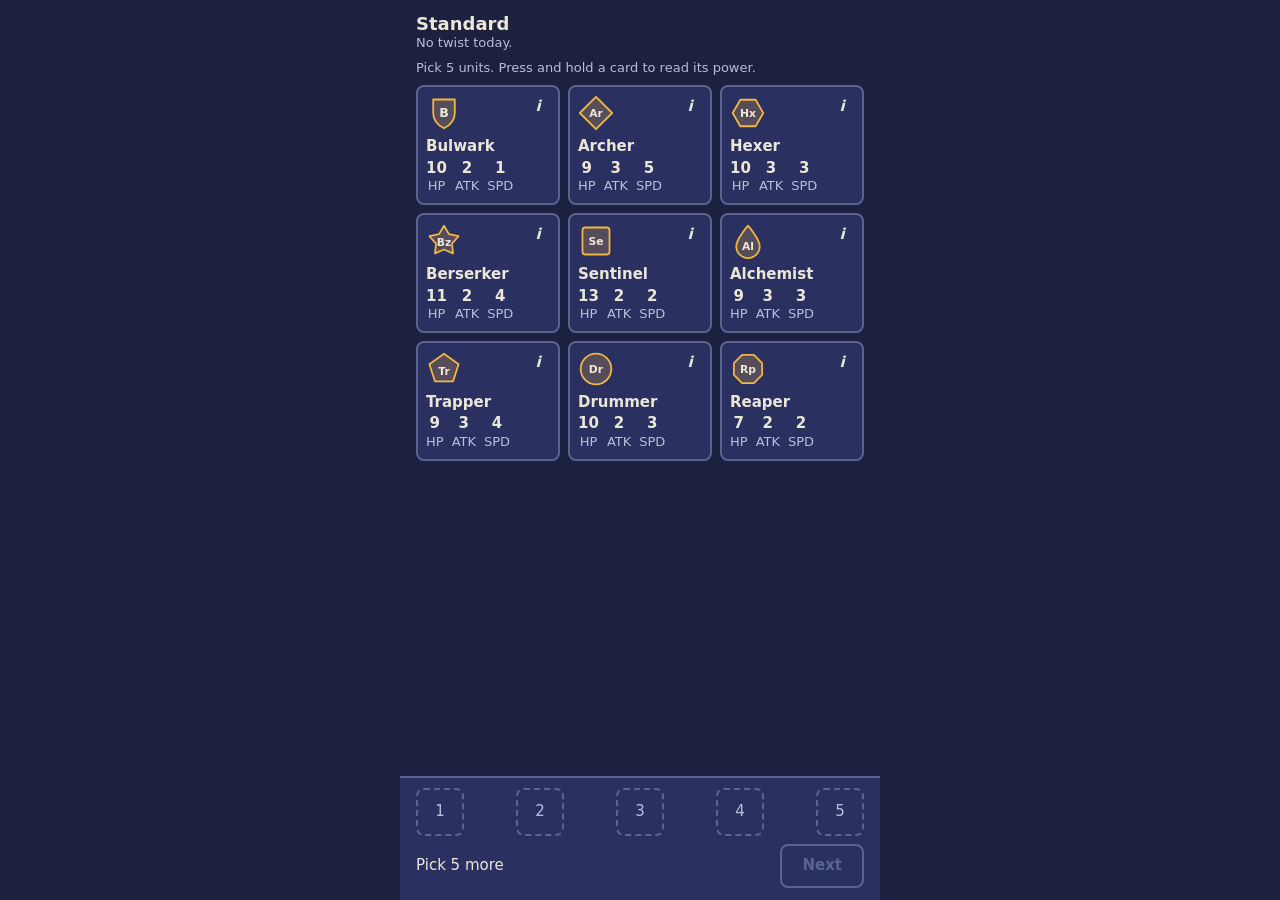
==== index.html @ 8b75c6f2 "Ghost Warband G0 playtest build (686d111) Co-Authored-By: Claude Opus 5.5 <noreply@anthropic.com>" ====
<!doctype html>
<html lang="en">
  <head>
    <meta charset="UTF-8" />
    <meta name="viewport" content="width=device-width, initial-scale=1" />
    <title>Ghost Warband</title>
    <link rel="icon" href="data:," />
    <script type="module" crossorigin src="./assets/game-DYEG5_1T.js"></script>
    <link rel="stylesheet" crossorigin href="./assets/game-msB9Q29i.css">
  </head>
  <body>
    <main id="app"></main>
  </body>
</html>
---- assets/game-msB9Q29i.css ----
:root{--lightningcss-light: ;--lightningcss-dark:initial;color-scheme:dark;--dusk:#1c2140;--tide:#2a3160;--mist:#5b6491;--paper:#ece6d6;--haze:#b8bdd9;--lantern:#f2b544;--spirit:#7fd3c4;--ember:#e2604b;--ember-text:#f08a78;--sprout:#9ed36a;--font:system-ui, -apple-system, "Segoe UI", Roboto, sans-serif}*{box-sizing:border-box}body{background:var(--dusk);color:var(--paper);font-family:var(--font);margin:0;font-size:15px;line-height:1.3}#app{max-width:480px;margin:0 auto;padding:12px 16px 16px}h1,p{margin:0}button{font:inherit;color:inherit;cursor:pointer;-webkit-tap-highlight-color:transparent}button:focus-visible{outline:2px solid var(--lantern);outline-offset:2px}button:disabled{color:var(--mist);border-color:var(--mist);cursor:default;background:0 0}.panel{background:var(--tide);border-radius:8px;padding:16px}.error{gap:12px;margin-top:12px;display:grid}.error-text{color:var(--ember-text)}.hint{color:var(--haze);font-size:13px}.twist{padding-bottom:8px}.twist-name{font-size:18px}.twist-text{color:var(--haze);font-size:13px}.btn{border:2px solid var(--mist);background:var(--tide);border-radius:8px;min-width:44px;min-height:44px;padding:0 20px;font-size:15px}.btn.primary{background:var(--lantern);border-color:var(--lantern);color:var(--dusk);font-weight:700}.btn:disabled,.btn.primary:disabled{border-color:var(--mist);color:var(--mist);background:0 0}.badge{flex:none;width:36px;height:36px;display:inline-block}.badge svg{width:100%;height:100%;display:block}.side-player{--side:var(--lantern)}.side-ghost{--side:var(--spirit)}.badge-shape{fill:var(--side);fill-opacity:.22;stroke:var(--side);stroke-width:2px;stroke-linejoin:round}.badge-code{fill:var(--paper);text-anchor:middle;dominant-baseline:central;font-weight:700}.screen.draft{padding-bottom:132px}.draft .hint{margin-bottom:8px}.grid{grid-template-columns:repeat(3,minmax(0,1fr));gap:8px;display:grid}.card-wrap{position:relative}.card{text-align:left;background:var(--tide);border:2px solid var(--mist);-webkit-user-select:none;user-select:none;-webkit-touch-callout:none;touch-action:manipulation;border-radius:8px;flex-direction:column;align-items:flex-start;gap:2px;width:100%;min-height:104px;padding:8px;display:flex}.card.selected{border:3px solid var(--lantern);padding:7px;transform:translateY(-2px)}.card.selected:after{content:"✓";color:var(--lantern);font-size:18px;font-weight:700;position:absolute;top:12px;right:40px}.card-name{margin-top:4px;font-size:15px;font-weight:700}.card-stats{color:var(--haze);gap:8px;font-size:13px;display:flex}.stat{flex-direction:column;align-items:center;display:flex}.stat b{color:var(--paper);font-size:15px}.info{width:44px;height:44px;color:var(--paper);background:0 0;border:0;font-style:italic;font-weight:700;position:absolute;top:0;right:0}.info:before{content:"";border:2px solid var(--mist);z-index:-1;border-radius:50%;position:absolute;inset:10px}.tray{background:var(--tide);border-top:2px solid var(--mist);gap:8px;max-width:480px;margin:0 auto;padding:10px 16px 12px;display:grid;position:fixed;bottom:0;left:0;right:0}.spots{justify-content:space-between;display:flex}.spot{border:2px dashed var(--mist);width:48px;height:48px;color:var(--haze);background:0 0;border-radius:8px;place-items:center;padding:0;display:grid}button.spot{border-style:solid;border-color:var(--lantern)}.tray-row{justify-content:space-between;align-items:center;gap:12px;display:flex}.tray-note{color:var(--paper);font-size:15px}.sheet-backdrop{z-index:10;background:#1c2140b3;justify-content:center;align-items:flex-end;display:flex;position:fixed;inset:0}.sheet{background:var(--tide);border-top:2px solid var(--lantern);border-radius:12px 12px 0 0;gap:12px;width:100%;max-width:480px;padding:16px;display:grid}.sheet-head{align-items:center;gap:12px;font-size:18px;display:flex}.sheet-text{font-size:15px}.field{background:var(--tide);border-radius:8px;justify-items:center;gap:6px;padding:8px;display:grid}.enemy-side{color:var(--spirit);font-size:13px}.row{justify-content:center;gap:8px;width:100%;display:flex}.slot{background:var(--dusk);border:2px solid var(--mist);border-radius:8px;flex-direction:column;flex:0 100px;align-items:center;gap:1px;min-height:92px;padding:4px;display:flex;position:relative}.slot.selected{border:3px solid var(--lantern);padding:3px;transform:translateY(-3px)}.slot.selected:after{content:"✓";color:var(--lantern);font-weight:700;position:absolute;bottom:3px;right:5px}.slot-label{color:var(--haze);font-size:13px;position:absolute;top:3px;left:6px}.slot .badge{margin-top:8px}.slot-name{font-size:13px;font-weight:700}.slot-rune{color:var(--lantern);font-size:13px}.slot-rune.none{color:var(--haze)}.runes{gap:8px;margin-top:12px;display:grid}.rune-count{font-size:15px;font-weight:700}.chips{flex-wrap:wrap;gap:8px;display:flex}.chip{background:var(--tide);border:2px solid var(--mist);border-radius:22px;min-width:56px;min-height:44px;padding:0 12px;font-size:15px}.chip.selected{border:3px solid var(--lantern);padding:0 11px}.rune-text{min-height:34px}.fight-bar{gap:12px;margin-top:12px;display:flex}.fight-bar .primary{flex:1}.formation .tray-note{color:var(--lantern);margin-top:8px}.result-list{gap:8px;margin:12px 0 0;padding:0;list-style:none;display:grid}.result-list li{background:var(--tide);border-left:4px solid var(--mist);border-radius:8px;padding:12px}.result-list .won{border-left-color:var(--sprout)}.result-list .lost{border-left-color:var(--ember)}.battle{aspect-ratio:9/16;width:min(100%,56.25dvh - 15.75px);margin:0 auto;position:relative}.battle-stage{border-radius:8px;position:absolute;inset:0;overflow:hidden}.battle-controls{justify-content:space-between;gap:8px;display:flex;position:absolute;bottom:8px;left:8px;right:8px}.battle-controls .btn{min-width:96px}.result{text-align:center;justify-items:center;gap:12px;display:grid}.dots{gap:8px;display:flex}.dot{border:3px solid;place-items:center;width:44px;height:44px;font-size:18px;font-weight:700;display:inline-grid}.dot.won{color:var(--sprout);border-radius:50%}.dot.lost{color:var(--ember);border-radius:6px}.record{font-size:24px;font-weight:700}.glyph{color:var(--haze);overflow-wrap:anywhere;font-size:13px;font-weight:700}.beaten{gap:4px;margin:0;padding:0;list-style:none;display:grid}.result-actions{justify-items:stretch;gap:12px;width:100%;display:grid}.result-actions .btn{color:inherit;justify-content:center;align-items:center;text-decoration:none;display:inline-flex}.result-actions .btn.primary{color:var(--dusk)}.copy{gap:8px;display:grid}.copy-text{width:100%;color:var(--paper);background:var(--tide);border:2px solid var(--mist);border-radius:8px;padding:8px;font:13px/1.3 ui-monospace,Consolas,monospace}.day-links{grid-template-columns:1fr 1fr;gap:8px;display:grid}.battle-error{z-index:5;position:absolute;top:40%;left:16px;right:16px}
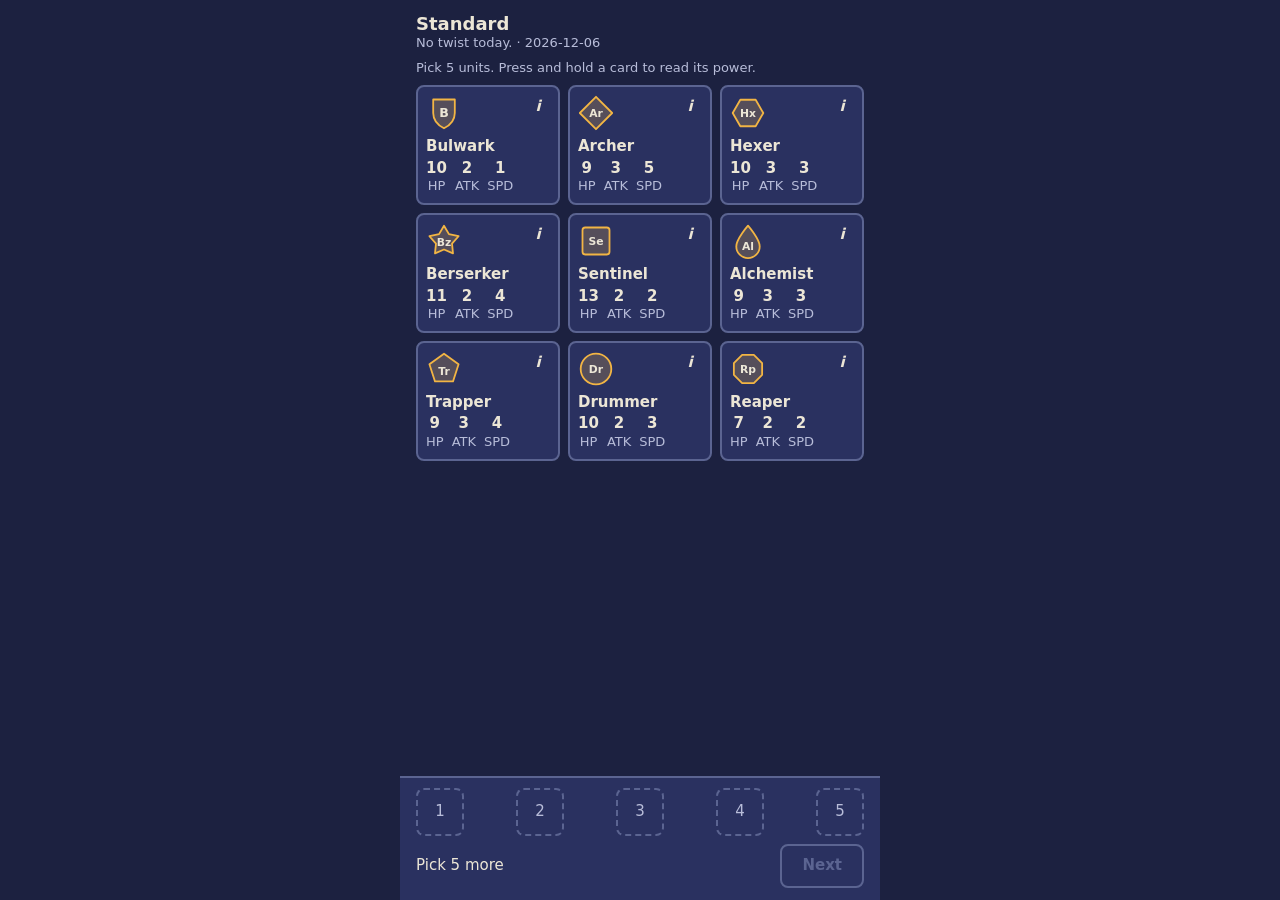
==== commit 29c22052: "Playtest build abbb20f: persistent session log, bot fallback, unit sheets Co-Authored-By: Claude Opu" ====
--- a/index.html
+++ b/index.html
@@ -5,8 +5,8 @@
     <meta name="viewport" content="width=device-width, initial-scale=1" />
     <title>Ghost Warband</title>
     <link rel="icon" href="data:," />
-    <script type="module" crossorigin src="./assets/game-DYEG5_1T.js"></script>
-    <link rel="stylesheet" crossorigin href="./assets/game-msB9Q29i.css">
+    <script type="module" crossorigin src="./assets/game-8t9SEfWD.js"></script>
+    <link rel="stylesheet" crossorigin href="./assets/game-IZaOKAMb.css">
   </head>
   <body>
     <main id="app"></main>
--- a/assets/game-IZaOKAMb.css
+++ b/assets/game-IZaOKAMb.css
@@ -0,0 +1 @@
+:root{--lightningcss-light: ;--lightningcss-dark:initial;color-scheme:dark;--dusk:#1c2140;--tide:#2a3160;--mist:#5b6491;--paper:#ece6d6;--haze:#b8bdd9;--lantern:#f2b544;--spirit:#7fd3c4;--ember:#e2604b;--ember-text:#f08a78;--sprout:#9ed36a;--font:system-ui, -apple-system, "Segoe UI", Roboto, sans-serif}*{box-sizing:border-box}body{background:var(--dusk);color:var(--paper);font-family:var(--font);margin:0;font-size:15px;line-height:1.3}#app{max-width:480px;margin:0 auto;padding:12px 16px 16px}h1,p{margin:0}button{font:inherit;color:inherit;cursor:pointer;-webkit-tap-highlight-color:transparent}button:focus-visible{outline:2px solid var(--lantern);outline-offset:2px}button:disabled{color:var(--mist);border-color:var(--mist);cursor:default;background:0 0}.panel{background:var(--tide);border-radius:8px;padding:16px}.error{gap:12px;margin-top:12px;display:grid}.error-text{color:var(--ember-text)}.hint{color:var(--haze);font-size:13px}.twist{padding-bottom:8px}.twist-name{font-size:18px}.twist-text{color:var(--haze);font-size:13px}.btn{border:2px solid var(--mist);background:var(--tide);border-radius:8px;min-width:44px;min-height:44px;padding:0 20px;font-size:15px}.btn.primary{background:var(--lantern);border-color:var(--lantern);color:var(--dusk);font-weight:700}.btn:disabled,.btn.primary:disabled{border-color:var(--mist);color:var(--mist);background:0 0}.badge{flex:none;width:36px;height:36px;display:inline-block}.badge svg{width:100%;height:100%;display:block}.side-player{--side:var(--lantern)}.side-ghost{--side:var(--spirit)}.badge-shape{fill:var(--side);fill-opacity:.22;stroke:var(--side);stroke-width:2px;stroke-linejoin:round}.badge-code{fill:var(--paper);text-anchor:middle;dominant-baseline:central;font-weight:700}.screen.draft{padding-bottom:132px}.draft .hint{margin-bottom:8px}.grid{grid-template-columns:repeat(3,minmax(0,1fr));gap:8px;display:grid}.card-wrap{position:relative}.slot-wrap{flex:0 100px;display:flex;position:relative}.slot-wrap .slot{flex:auto;min-width:0}.slot:disabled,.chip:disabled{opacity:.6}.card{text-align:left;background:var(--tide);border:2px solid var(--mist);-webkit-user-select:none;user-select:none;-webkit-touch-callout:none;touch-action:manipulation;border-radius:8px;flex-direction:column;align-items:flex-start;gap:2px;width:100%;min-height:104px;padding:8px;display:flex}.card.selected{border:3px solid var(--lantern);padding:7px;transform:translateY(-2px)}.card.selected:after{content:"✓";color:var(--lantern);font-size:18px;font-weight:700;position:absolute;top:12px;right:40px}.card-name{margin-top:4px;font-size:15px;font-weight:700}.card-stats{color:var(--haze);gap:8px;font-size:13px;display:flex}.stat{flex-direction:column;align-items:center;display:flex}.stat b{color:var(--paper);font-size:15px}.info{width:44px;height:44px;color:var(--paper);background:0 0;border:0;font-style:italic;font-weight:700;position:absolute;top:0;right:0}.info:before{content:"";border:2px solid var(--mist);z-index:-1;border-radius:50%;position:absolute;inset:10px}.tray{background:var(--tide);border-top:2px solid var(--mist);gap:8px;max-width:480px;margin:0 auto;padding:10px 16px 12px;display:grid;position:fixed;bottom:0;left:0;right:0}.spots{justify-content:space-between;display:flex}.spot{border:2px dashed var(--mist);width:48px;height:48px;color:var(--haze);background:0 0;border-radius:8px;place-items:center;padding:0;display:grid}button.spot{border-style:solid;border-color:var(--lantern)}.tray-row{justify-content:space-between;align-items:center;gap:12px;display:flex}.tray-note{color:var(--paper);font-size:15px}.sheet-backdrop{z-index:10;background:#1c2140b3;justify-content:center;align-items:flex-end;display:flex;position:fixed;inset:0}.sheet{background:var(--tide);border-top:2px solid var(--lantern);border-radius:12px 12px 0 0;gap:12px;width:100%;max-width:480px;padding:16px;display:grid}.sheet-head{align-items:center;gap:12px;font-size:18px;display:flex}.sheet-text{font-size:15px}.field{background:var(--tide);border-radius:8px;justify-items:center;gap:6px;padding:8px;display:grid}.enemy-side{color:var(--spirit);font-size:13px}.row{justify-content:center;gap:8px;width:100%;display:flex}.slot{background:var(--dusk);border:2px solid var(--mist);border-radius:8px;flex-direction:column;flex:0 100px;align-items:center;gap:1px;min-height:92px;padding:4px;display:flex;position:relative}.slot.selected{border:3px solid var(--lantern);padding:3px;transform:translateY(-3px)}.slot.selected:after{content:"✓";color:var(--lantern);font-weight:700;position:absolute;bottom:3px;right:5px}.slot-label{color:var(--haze);font-size:13px;position:absolute;top:3px;left:6px}.slot .badge{margin-top:8px}.slot-name{font-size:13px;font-weight:700}.slot-rune{color:var(--lantern);font-size:13px}.slot-rune.none{color:var(--haze)}.runes{gap:8px;margin-top:12px;display:grid}.rune-count{font-size:15px;font-weight:700}.chips{flex-wrap:wrap;gap:8px;display:flex}.chip{background:var(--tide);border:2px solid var(--mist);border-radius:22px;min-width:56px;min-height:44px;padding:0 12px;font-size:15px}.chip.selected{border:3px solid var(--lantern);padding:0 11px}.rune-text{min-height:34px}.fight-bar{gap:12px;margin-top:12px;display:flex}.fight-bar .primary{flex:1}.formation .tray-note{color:var(--lantern);margin-top:8px}.battle{aspect-ratio:9/16;width:min(100%,56.25dvh - 15.75px);margin:0 auto;position:relative}.battle-stage{border-radius:8px;position:absolute;inset:0;overflow:hidden}.battle-controls{justify-content:space-between;gap:8px;display:flex;position:absolute;bottom:8px;left:8px;right:8px}.battle-controls .btn{min-width:96px}.result{text-align:center;justify-items:center;gap:12px;display:grid}.dots{gap:8px;display:flex}.dot{border:3px solid;place-items:center;width:44px;height:44px;font-size:18px;font-weight:700;display:inline-grid}.dot.won{color:var(--sprout);border-radius:50%}.dot.lost{border-color:var(--ember);color:var(--ember-text);border-radius:6px}.record{font-size:24px;font-weight:700}.glyph{color:var(--haze);overflow-wrap:anywhere;font-size:13px;font-weight:700}.beaten{gap:4px;margin:0;padding:0;list-style:none;display:grid}.result-actions{justify-items:stretch;gap:12px;width:100%;display:grid}.result-actions .btn{color:inherit;justify-content:center;align-items:center;text-decoration:none;display:inline-flex}.result-actions .btn.primary{color:var(--dusk)}.copy{gap:8px;display:grid}.copy-text{width:100%;color:var(--paper);background:var(--tide);border:2px solid var(--mist);border-radius:8px;padding:8px;font:13px/1.3 ui-monospace,Consolas,monospace}.day-links{grid-template-columns:1fr 1fr;gap:8px;display:grid}.battle-error{z-index:5;position:absolute;top:40%;left:16px;right:16px}
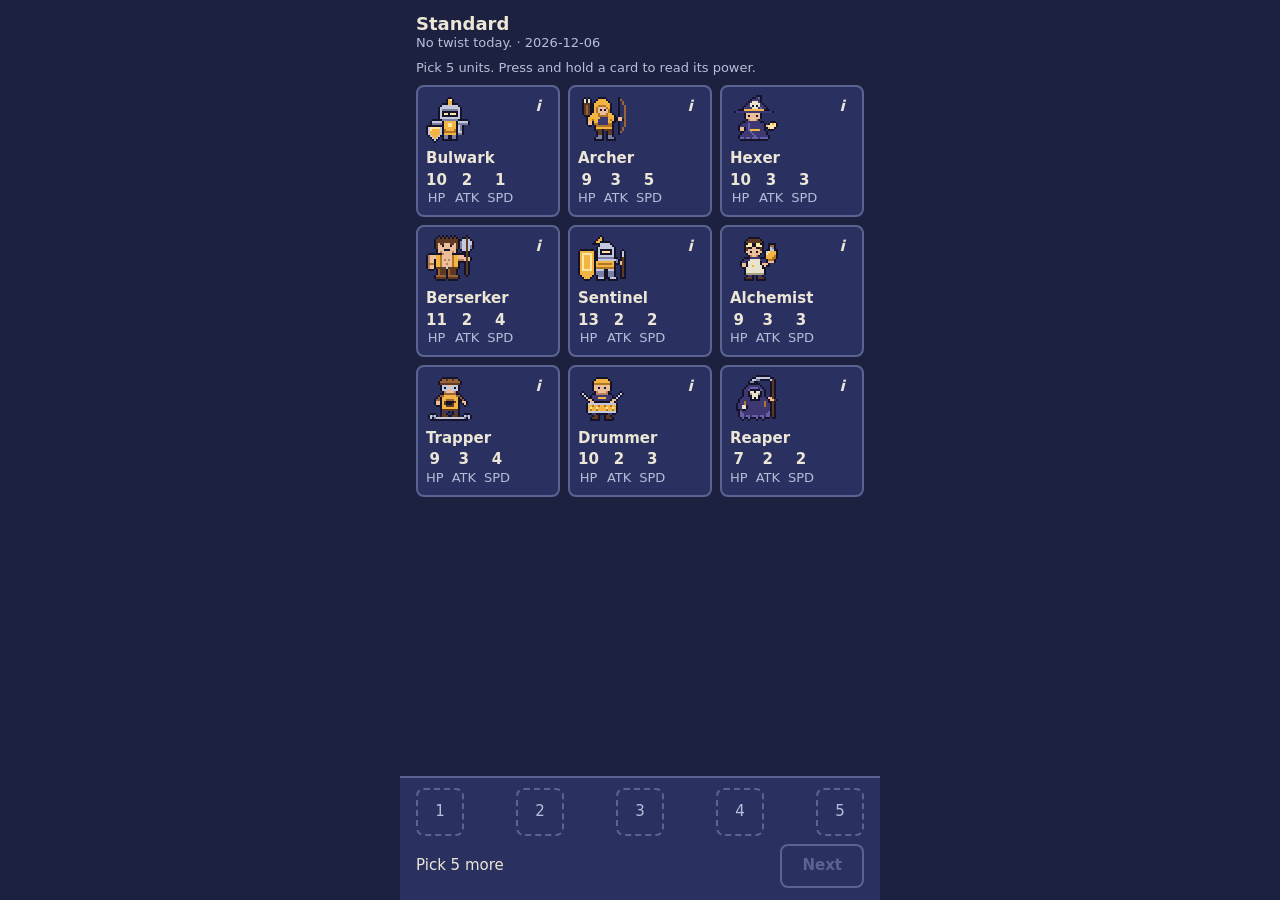
==== commit 905a3eb9: "Playtest build 9d530b2: pixel sprites, attack animations, empty formation board" ====
--- a/index.html
+++ b/index.html
@@ -5,8 +5,8 @@
     <meta name="viewport" content="width=device-width, initial-scale=1" />
     <title>Ghost Warband</title>
     <link rel="icon" href="data:," />
-    <script type="module" crossorigin src="./assets/game-8t9SEfWD.js"></script>
-    <link rel="stylesheet" crossorigin href="./assets/game-IZaOKAMb.css">
+    <script type="module" crossorigin src="./assets/game-Dx_aiORl.js"></script>
+    <link rel="stylesheet" crossorigin href="./assets/game-CnoDfcjj.css">
   </head>
   <body>
     <main id="app"></main>
--- a/assets/game-CnoDfcjj.css
+++ b/assets/game-CnoDfcjj.css
@@ -0,0 +1 @@
+:root{--lightningcss-light: ;--lightningcss-dark:initial;color-scheme:dark;--dusk:#1c2140;--tide:#2a3160;--mist:#5b6491;--paper:#ece6d6;--haze:#b8bdd9;--lantern:#f2b544;--spirit:#7fd3c4;--ember:#e2604b;--ember-text:#f08a78;--sprout:#9ed36a;--font:system-ui, -apple-system, "Segoe UI", Roboto, sans-serif}*{box-sizing:border-box}body{background:var(--dusk);color:var(--paper);font-family:var(--font);margin:0;font-size:15px;line-height:1.3}#app{max-width:480px;margin:0 auto;padding:12px 16px 16px}h1,p{margin:0}button{font:inherit;color:inherit;cursor:pointer;-webkit-tap-highlight-color:transparent}button:focus-visible{outline:2px solid var(--lantern);outline-offset:2px}button:disabled{color:var(--mist);border-color:var(--mist);cursor:default;background:0 0}.panel{background:var(--tide);border-radius:8px;padding:16px}.error{gap:12px;margin-top:12px;display:grid}.error-text{color:var(--ember-text)}.hint{color:var(--haze);font-size:13px}.twist{padding-bottom:8px}.twist-name{font-size:18px}.twist-text{color:var(--haze);font-size:13px}.btn{border:2px solid var(--mist);background:var(--tide);border-radius:8px;min-width:44px;min-height:44px;padding:0 20px;font-size:15px}.btn.primary{background:var(--lantern);border-color:var(--lantern);color:var(--dusk);font-weight:700}.btn:disabled,.btn.primary:disabled{border-color:var(--mist);color:var(--mist);background:0 0}.badge{flex:none;width:48px;height:48px;display:inline-block}.badge canvas{width:100%;height:100%;image-rendering:pixelated;display:block}.screen.draft{padding-bottom:132px}.draft .hint{margin-bottom:8px}.grid{grid-template-columns:repeat(3,minmax(0,1fr));gap:8px;display:grid}.card-wrap{position:relative}.slot-wrap{flex:0 100px;display:flex;position:relative}.slot-wrap .slot{flex:auto;min-width:0}.slot:disabled,.chip:disabled{opacity:.6}.card{text-align:left;background:var(--tide);border:2px solid var(--mist);-webkit-user-select:none;user-select:none;-webkit-touch-callout:none;touch-action:manipulation;border-radius:8px;flex-direction:column;align-items:flex-start;gap:2px;width:100%;min-height:104px;padding:8px;display:flex}.card.selected{border:3px solid var(--lantern);padding:7px;transform:translateY(-2px)}.card.selected:after{content:"✓";color:var(--lantern);font-size:18px;font-weight:700;position:absolute;top:12px;right:40px}.card-name{margin-top:4px;font-size:15px;font-weight:700}.card-stats{color:var(--haze);gap:8px;font-size:13px;display:flex}.stat{flex-direction:column;align-items:center;display:flex}.stat b{color:var(--paper);font-size:15px}.info{width:44px;height:44px;color:var(--paper);background:0 0;border:0;font-style:italic;font-weight:700;position:absolute;top:0;right:0}.info:before{content:"";border:2px solid var(--mist);z-index:-1;border-radius:50%;position:absolute;inset:10px}.tray{background:var(--tide);border-top:2px solid var(--mist);gap:8px;max-width:480px;margin:0 auto;padding:10px 16px 12px;display:grid;position:fixed;bottom:0;left:0;right:0}.spots{justify-content:space-between;display:flex}.spot{border:2px dashed var(--mist);width:48px;height:48px;color:var(--haze);background:0 0;border-radius:8px;place-items:center;padding:0;display:grid}button.spot{border-style:solid;border-color:var(--lantern)}.tray-row{justify-content:space-between;align-items:center;gap:12px;display:flex}.tray-note{color:var(--paper);font-size:15px}.sheet-backdrop{z-index:10;background:#1c2140b3;justify-content:center;align-items:flex-end;display:flex;position:fixed;inset:0}.sheet{background:var(--tide);border-top:2px solid var(--lantern);border-radius:12px 12px 0 0;gap:12px;width:100%;max-width:480px;padding:16px;display:grid}.sheet-head{align-items:center;gap:12px;font-size:18px;display:flex}.sheet-text{font-size:15px}.field{background:var(--tide);border-radius:8px;justify-items:center;gap:6px;padding:8px;display:grid}.enemy-side{color:var(--spirit);font-size:13px}.row{justify-content:center;gap:8px;width:100%;display:flex}.slot{background:var(--dusk);border:2px solid var(--mist);border-radius:8px;flex-direction:column;flex:0 100px;align-items:center;gap:1px;min-height:92px;padding:4px;display:flex;position:relative}.slot.selected{border:3px solid var(--lantern);padding:3px;transform:translateY(-3px)}.slot.selected:after{content:"✓";color:var(--lantern);font-weight:700;position:absolute;bottom:3px;right:5px}.slot.open{border:2px dashed var(--lantern)}.place-text{min-height:34px;margin-top:8px}.bench{flex-wrap:wrap;justify-content:center;align-items:center;gap:8px;min-height:64px;display:flex}.bench-unit{background:var(--tide);border:2px solid var(--mist);border-radius:8px;flex-direction:column;align-items:center;gap:1px;min-width:60px;min-height:64px;padding:4px 6px;display:flex}.bench-unit.selected{border:3px solid var(--lantern);padding:3px 5px;transform:translateY(-3px)}.slot-label{color:var(--haze);font-size:13px;position:absolute;top:3px;left:6px}.slot .badge{margin-top:8px}.slot-name{font-size:13px;font-weight:700}.slot-rune{color:var(--lantern);font-size:13px}.slot-rune.none{color:var(--haze)}.runes{gap:8px;margin-top:12px;display:grid}.rune-count{font-size:15px;font-weight:700}.chips{flex-wrap:wrap;gap:8px;display:flex}.chip{background:var(--tide);border:2px solid var(--mist);border-radius:22px;min-width:56px;min-height:44px;padding:0 12px;font-size:15px}.chip.selected{border:3px solid var(--lantern);padding:0 11px}.fight-bar{gap:12px;margin-top:12px;display:flex}.fight-bar .primary{flex:1}.formation .tray-note{color:var(--lantern);margin-top:8px}.battle{aspect-ratio:9/16;width:min(100%,56.25dvh - 15.75px);margin:0 auto;position:relative}.battle-stage{border-radius:8px;position:absolute;inset:0;overflow:hidden}.battle-controls{justify-content:space-between;gap:8px;display:flex;position:absolute;bottom:8px;left:8px;right:8px}.battle-controls .btn{min-width:96px}.result{text-align:center;justify-items:center;gap:12px;display:grid}.dots{gap:8px;display:flex}.dot{border:3px solid;place-items:center;width:44px;height:44px;font-size:18px;font-weight:700;display:inline-grid}.dot.won{color:var(--sprout);border-radius:50%}.dot.lost{border-color:var(--ember);color:var(--ember-text);border-radius:6px}.record{font-size:24px;font-weight:700}.glyph{color:var(--haze);overflow-wrap:anywhere;font-size:13px;font-weight:700}.beaten{gap:4px;margin:0;padding:0;list-style:none;display:grid}.result-actions{justify-items:stretch;gap:12px;width:100%;display:grid}.result-actions .btn{color:inherit;justify-content:center;align-items:center;text-decoration:none;display:inline-flex}.result-actions .btn.primary{color:var(--dusk)}.copy{gap:8px;display:grid}.copy-text{width:100%;color:var(--paper);background:var(--tide);border:2px solid var(--mist);border-radius:8px;padding:8px;font:13px/1.3 ui-monospace,Consolas,monospace}.day-links{grid-template-columns:1fr 1fr;gap:8px;display:grid}
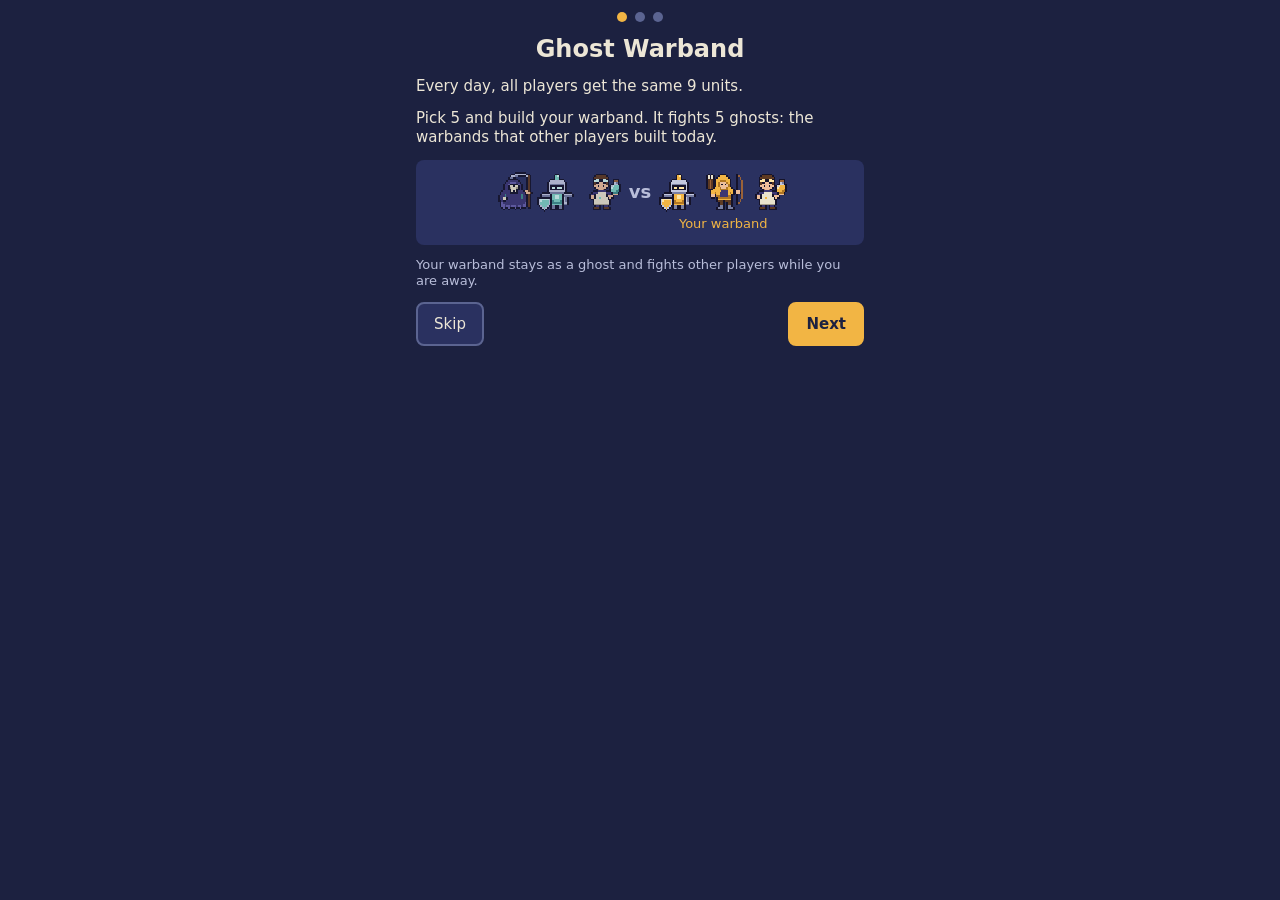
==== commit 89221b64: "Playtest build ece2ee8: first-run tutorial with a guided demo fight Co-Authored-By: Claude Opus 5.5 " ====
--- a/index.html
+++ b/index.html
@@ -5,8 +5,8 @@
     <meta name="viewport" content="width=device-width, initial-scale=1" />
     <title>Ghost Warband</title>
     <link rel="icon" href="data:," />
-    <script type="module" crossorigin src="./assets/game-Dx_aiORl.js"></script>
-    <link rel="stylesheet" crossorigin href="./assets/game-CnoDfcjj.css">
+    <script type="module" crossorigin src="./assets/game-C8gshMlQ.js"></script>
+    <link rel="stylesheet" crossorigin href="./assets/game-FFjVngBr.css">
   </head>
   <body>
     <main id="app"></main>
--- a/assets/game-FFjVngBr.css
+++ b/assets/game-FFjVngBr.css
@@ -0,0 +1 @@
+:root{--lightningcss-light: ;--lightningcss-dark:initial;color-scheme:dark;--dusk:#1c2140;--tide:#2a3160;--mist:#5b6491;--paper:#ece6d6;--haze:#b8bdd9;--lantern:#f2b544;--spirit:#7fd3c4;--ember:#e2604b;--ember-text:#f08a78;--sprout:#9ed36a;--font:system-ui, -apple-system, "Segoe UI", Roboto, sans-serif}*{box-sizing:border-box}body{background:var(--dusk);color:var(--paper);font-family:var(--font);margin:0;font-size:15px;line-height:1.3}#app{max-width:480px;margin:0 auto;padding:12px 16px 16px}h1,p{margin:0}button{font:inherit;color:inherit;cursor:pointer;-webkit-tap-highlight-color:transparent}button:focus-visible{outline:2px solid var(--lantern);outline-offset:2px}button:disabled{color:var(--mist);border-color:var(--mist);cursor:default;background:0 0}.panel{background:var(--tide);border-radius:8px;padding:16px}.error{gap:12px;margin-top:12px;display:grid}.error-text{color:var(--ember-text)}.hint{color:var(--haze);font-size:13px}.twist{padding-bottom:8px}.twist-name{font-size:18px}.twist-text{color:var(--haze);font-size:13px}.btn{border:2px solid var(--mist);background:var(--tide);border-radius:8px;min-width:44px;min-height:44px;padding:0 20px;font-size:15px}.btn.primary{background:var(--lantern);border-color:var(--lantern);color:var(--dusk);font-weight:700}.btn:disabled,.btn.primary:disabled{border-color:var(--mist);color:var(--mist);background:0 0}.badge{flex:none;width:48px;height:48px;display:inline-block}.badge canvas{width:100%;height:100%;image-rendering:pixelated;display:block}.screen.draft{padding-bottom:132px}.draft .hint{margin-bottom:8px}.grid{grid-template-columns:repeat(3,minmax(0,1fr));gap:8px;display:grid}.card-wrap{position:relative}.slot-wrap{flex:0 100px;display:flex;position:relative}.slot-wrap .slot{flex:auto;min-width:0}.slot:disabled,.chip:disabled{opacity:.6}.card{text-align:left;background:var(--tide);border:2px solid var(--mist);-webkit-user-select:none;user-select:none;-webkit-touch-callout:none;touch-action:manipulation;border-radius:8px;flex-direction:column;align-items:flex-start;gap:2px;width:100%;min-height:104px;padding:8px;display:flex}.card.selected{border:3px solid var(--lantern);padding:7px;transform:translateY(-2px)}.card.selected:after{content:"✓";color:var(--lantern);font-size:18px;font-weight:700;position:absolute;top:12px;right:40px}.card-name{margin-top:4px;font-size:15px;font-weight:700}.card-stats{color:var(--haze);gap:8px;font-size:13px;display:flex}.stat{flex-direction:column;align-items:center;display:flex}.stat b{color:var(--paper);font-size:15px}.info{width:44px;height:44px;color:var(--paper);background:0 0;border:0;font-style:italic;font-weight:700;position:absolute;top:0;right:0}.info:before{content:"";border:2px solid var(--mist);z-index:-1;border-radius:50%;position:absolute;inset:10px}.tray{background:var(--tide);border-top:2px solid var(--mist);gap:8px;max-width:480px;margin:0 auto;padding:10px 16px 12px;display:grid;position:fixed;bottom:0;left:0;right:0}.spots{justify-content:space-between;display:flex}.spot{border:2px dashed var(--mist);width:48px;height:48px;color:var(--haze);background:0 0;border-radius:8px;place-items:center;padding:0;display:grid}button.spot{border-style:solid;border-color:var(--lantern)}.tray-row{justify-content:space-between;align-items:center;gap:12px;display:flex}.tray-note{color:var(--paper);font-size:15px}.sheet-backdrop{z-index:10;background:#1c2140b3;justify-content:center;align-items:flex-end;display:flex;position:fixed;inset:0}.sheet{background:var(--tide);border-top:2px solid var(--lantern);border-radius:12px 12px 0 0;gap:12px;width:100%;max-width:480px;padding:16px;display:grid}.sheet-head{align-items:center;gap:12px;font-size:18px;display:flex}.sheet-text{font-size:15px}.field{background:var(--tide);border-radius:8px;justify-items:center;gap:6px;padding:8px;display:grid}.enemy-side{color:var(--spirit);font-size:13px}.row{justify-content:center;gap:8px;width:100%;display:flex}.slot{background:var(--dusk);border:2px solid var(--mist);border-radius:8px;flex-direction:column;flex:0 100px;align-items:center;gap:1px;min-height:92px;padding:4px;display:flex;position:relative}.slot.selected{border:3px solid var(--lantern);padding:3px;transform:translateY(-3px)}.slot.selected:after{content:"✓";color:var(--lantern);font-weight:700;position:absolute;bottom:3px;right:5px}.slot.open{border:2px dashed var(--lantern)}.place-text{min-height:34px;margin-top:8px}.bench{flex-wrap:wrap;justify-content:center;align-items:center;gap:8px;min-height:64px;display:flex}.bench-unit{background:var(--tide);border:2px solid var(--mist);border-radius:8px;flex-direction:column;align-items:center;gap:1px;min-width:60px;min-height:64px;padding:4px 6px;display:flex}.bench-unit.selected{border:3px solid var(--lantern);padding:3px 5px;transform:translateY(-3px)}.slot-label{color:var(--haze);font-size:13px;position:absolute;top:3px;left:6px}.slot .badge{margin-top:8px}.slot-name{font-size:13px;font-weight:700}.slot-rune{color:var(--lantern);font-size:13px}.slot-rune.none{color:var(--haze)}.runes{gap:8px;margin-top:12px;display:grid}.rune-count{font-size:15px;font-weight:700}.chips{flex-wrap:wrap;gap:8px;display:flex}.chip{background:var(--tide);border:2px solid var(--mist);border-radius:22px;min-width:56px;min-height:44px;padding:0 12px;font-size:15px}.chip.selected{border:3px solid var(--lantern);padding:0 11px}.fight-bar{gap:12px;margin-top:12px;display:flex}.fight-bar .primary{flex:1}.formation .tray-note{color:var(--lantern);margin-top:8px}.battle{aspect-ratio:9/16;width:min(100%,56.25dvh - 15.75px);margin:0 auto;position:relative}.battle-stage{border-radius:8px;position:absolute;inset:0;overflow:hidden}.battle-controls{justify-content:space-between;gap:8px;display:flex;position:absolute;bottom:8px;left:8px;right:8px}.battle-controls .btn{min-width:96px}.battle.demo .battle-controls{display:none}.hint-row{justify-content:space-between;align-items:center;gap:12px;margin-bottom:8px;display:flex}.hint-row .hint{flex:1 1 0;min-width:0}.draft .hint-row .hint{margin-bottom:0}.screen.tutorial{gap:12px;display:grid}.tutorial-dots{justify-content:center;gap:8px;display:flex}.tutorial-dot{background:var(--mist);border-radius:50%;width:10px;height:10px}.tutorial-dot.current{background:var(--lantern)}.tutorial-title{text-align:center;font-size:24px}.tutorial-line{font-size:15px}.tutorial-picture{background:var(--tide);border-radius:8px;justify-items:center;gap:8px;padding:12px;display:grid}.tutorial-versus{justify-content:center;align-items:flex-start;gap:8px;display:flex}.tutorial-side{justify-items:center;gap:4px;display:grid}.tutorial-units{gap:4px;display:flex}.tutorial-units .badge{width:40px;height:40px}.tutorial-vs{color:var(--haze);font-size:18px;font-weight:700;line-height:40px}.tutorial-label{color:var(--lantern);font-size:13px}.tutorial-rows{gap:8px;display:grid}.tutorial-row{gap:2px;display:grid}.tutorial-row-name{color:var(--lantern);font-size:15px}.tutorial-row-text{font-size:15px}.tutorial-actions{justify-content:space-between;gap:8px;display:flex}.tutorial-actions .btn{padding:0 16px}.tutorial-actions .btn.primary{margin-left:auto}.screen.tutorial-demo{gap:8px;display:grid}.tutorial-demo .battle{width:min(100%,56.25dvh - 135px)}.tutorial-panel{gap:8px;padding:12px;display:grid}.tutorial-step{color:var(--haze);font-size:13px}.tutorial-caption{min-height:5.2em;font-size:15px}.result{text-align:center;justify-items:center;gap:12px;display:grid}.dots{gap:8px;display:flex}.dot{border:3px solid;place-items:center;width:44px;height:44px;font-size:18px;font-weight:700;display:inline-grid}.dot.won{color:var(--sprout);border-radius:50%}.dot.lost{border-color:var(--ember);color:var(--ember-text);border-radius:6px}.record{font-size:24px;font-weight:700}.glyph{color:var(--haze);overflow-wrap:anywhere;font-size:13px;font-weight:700}.beaten{gap:4px;margin:0;padding:0;list-style:none;display:grid}.result-actions{justify-items:stretch;gap:12px;width:100%;display:grid}.result-actions .btn{color:inherit;justify-content:center;align-items:center;text-decoration:none;display:inline-flex}.result-actions .btn.primary{color:var(--dusk)}.copy{gap:8px;display:grid}.copy-text{width:100%;color:var(--paper);background:var(--tide);border:2px solid var(--mist);border-radius:8px;padding:8px;font:13px/1.3 ui-monospace,Consolas,monospace}.day-links{grid-template-columns:1fr 1fr;gap:8px;display:grid}
